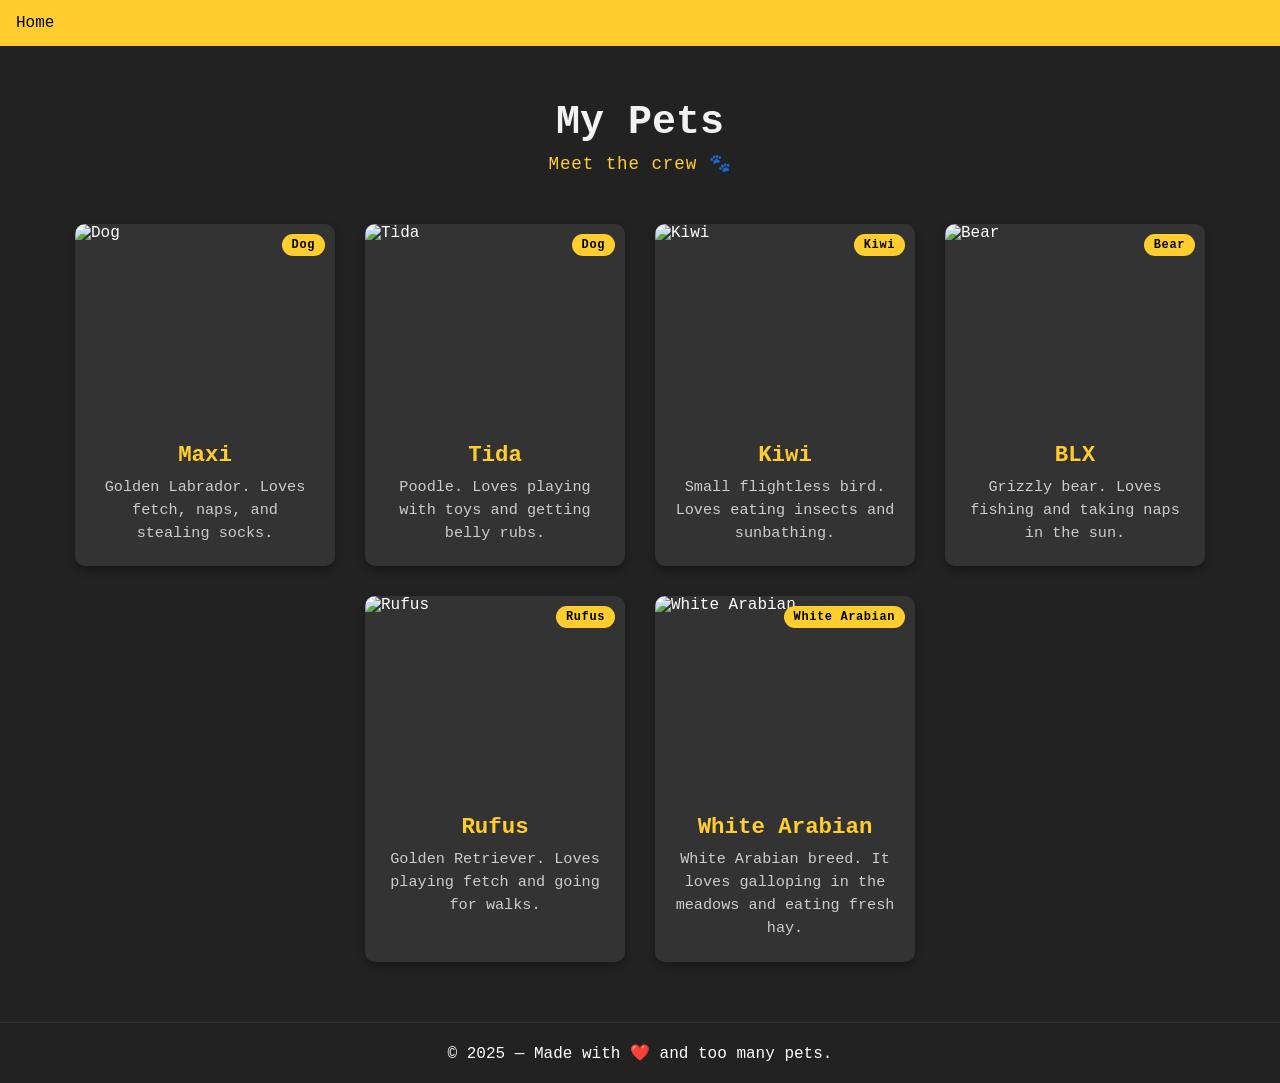
==== pets.html @ 07f94169 "portfile v1" ====
<!DOCTYPE html>
<html lang="en">
<head>
  <meta charset="UTF-8" />
  <meta name="viewport" content="width=device-width, initial-scale=1.0"/>
  <title>Pets</title>
  <link rel="stylesheet" href="pets.css" />
</head>
<body>

  <header>
    <nav>
      <ul>
        <li><a href="index.html">Home</a></li>
      </ul>
    </nav>
  </header>

  <section id="pets">
    <div class="container">
      <h2>My Pets</h2>
      <p class="pets-subtitle">Meet the crew 🐾</p>

      <div class="pets-container">

        <!-- Card 1 -->
        <div class="pet-card">
          <div class="pet-img-wrap">
            <img src="https://upload.wikimedia.org/wikipedia/commons/thumb/2/26/YellowLabradorLooking_new.jpg/1200px-YellowLabradorLooking_new.jpg" alt="Dog" />
            <span class="pet-badge">Dog</span>
          </div>
          <div class="pet-info">
            <h3>Maxi</h3>
            <p>Golden Labrador. Loves fetch, naps, and stealing socks.</p>
          </div>
        </div>

        <!-- Card 2 -->
        <div class="pet-card">
          <div class="pet-img-wrap">
            <img src="https://pet-health-content-media.chewy.com/wp-content/uploads/2024/09/11161906/202105poodle-dog-breed-black.jpg" alt="Tida" />
            <span class="pet-badge">Dog</span>
          </div>
          <div class="pet-info">
            <h3>Tida</h3>
            <p>Poodle. Loves playing with toys and getting belly rubs.</p>
          </div>
        </div>

        <!-- Card 3 -->
        <div class="pet-card">
          <div class="pet-img-wrap">
            <img src="https://upload.wikimedia.org/wikipedia/commons/8/82/TeTuatahianui.jpg" alt="Kiwi" />
            <span class="pet-badge">Kiwi</span>
          </div>
          <div class="pet-info">
            <h3>Kiwi</h3>
            <p>Small flightless bird. Loves eating insects and sunbathing.</p>
          </div>
        </div>

        <!-- Card 4 -->
        <div class="pet-card">
          <div class="pet-img-wrap">
            <img src="https://bearwatchingslovenia.com/wp-content/uploads/brown-bear-slovenia-1.webp" alt="Bear" />
            <span class="pet-badge">Bear</span>
          </div>
          <div class="pet-info">
            <h3>BLX</h3>
            <p>Grizzly bear. Loves fishing and taking naps in the sun.</p>
          </div>
        </div>

        <!-- Card 5 -->
        <div class="pet-card">
          <div class="pet-img-wrap">
            <img src="https://i.pinimg.com/736x/5d/46/33/5d4633416b93d3fc231a5ca79b91b7f3.jpg" alt="Rufus" />
            <span class="pet-badge">Rufus</span>
          </div>
          <div class="pet-info">
            <h3>Rufus</h3>
            <p>Golden Retriever. Loves playing fetch and going for walks.</p>
          </div>
        </div>

        <!-- Card 6 -->
        <div class="pet-card">
          <div class="pet-img-wrap">
            <img src="https://i.redd.it/qn1cnwr1oowa1.jpg" alt="White Arabian" />
            <span class="pet-badge">White Arabian</span>
          </div>
          <div class="pet-info">
            <h3>White Arabian</h3>
            <p>White Arabian breed. It loves galloping in the meadows and eating fresh hay.</p>
          </div>
        </div>

      </div>
    </div>
  </section>

  <footer>
    <p>&copy; 2025 — Made with ❤️ and too many pets.</p>
  </footer>

</body>
</html>
---- pets.css ----
/* ===== BASE ===== */
* {
  padding: 0;
  margin: 0;
  box-sizing: border-box;
}

body {
  font-family: 'Courier New', Courier, monospace;
  background-color: #171717;
  color: #e0e0e0;
}

a {
  text-decoration: none;
  color: inherit;
}

/* ===== NAVBAR ===== */
ul {
  list-style-type: none;
  margin: 0;
  padding: 0;
  overflow: hidden;
  background-color: #ffce2e;
  position: fixed;
  top: 0;
  width: 100%;
  z-index: 100;
}

ul li {
  float: left;
}

ul li a {
  display: block;
  color: black;
  text-align: center;
  padding: 14px 16px;
  text-decoration: none;
}

li a:hover {
  background-color: #FFED96;
  color: black;
  transition: all ease-in 0.2s;
}

/* ===== CONTAINER ===== */
.container {
  max-width: 1200px;
  margin: 0 auto;
  padding: 0 20px;
}

/* ===== PETS SECTION ===== */
#pets {
  background-color: #222;
  color: #F2F2F2;
  padding: 100px 20px 60px; /* top padding compensa el navbar fijo */ 
  min-height: 100vh;
}

#pets h2 {
  text-align: center;
  font-size: 2.5rem;
  margin-bottom: 8px;
}

.pets-subtitle {
  text-align: center;
  font-size: 1.1rem;
  color: #ffce2e;
  margin-bottom: 50px;
  letter-spacing: 0.05em;
}

/* ===== CARDS GRID ===== */
.pets-container {
  display: flex;
  justify-content: center;
  gap: 30px;
  flex-wrap: wrap;
}

/* ===== INDIVIDUAL CARD ===== */
.pet-card {
  background-color: #333;
  color: white;
  width: 260px;
  border-radius: 10px;
  box-shadow: 0 4px 8px rgba(0, 0, 0, 0.3);
  overflow: hidden;
  transition: transform 0.3s ease, box-shadow 0.3s ease;
}

.pet-card:hover {
  transform: translateY(-10px);
  box-shadow: 0 6px 18px rgba(255, 206, 46, 0.35);
}

/* img with badge */
.pet-img-wrap {
  position: relative;
}

.pet-img-wrap img {
  width: 100%;
  height: 200px;
  object-fit: cover;
  display: block;
}

.pet-badge {
  position: absolute;
  top: 10px;
  right: 10px;
  background-color: #ffce2e;
  color: black;
  font-size: 0.75rem;
  font-weight: bold;
  padding: 4px 10px;
  border-radius: 20px;
  letter-spacing: 0.05em;
  font-family: 'Courier New', Courier, monospace;
}

/* Pet info */
.pet-info {
  padding: 18px 20px 22px;
  text-align: center;
}

.pet-info h3 {
  font-size: 1.4rem;
  margin-bottom: 8px;
  color: #ffce2e;
}

.pet-info p {
  font-size: 0.95rem;
  line-height: 1.5;
  color: #ccc;
}

/* ===== FOOTER ===== */
footer {
  background-color: #222;
  color: white;
  text-align: center;
  padding: 20px 0;
  border-top: 1px solid #333;
}
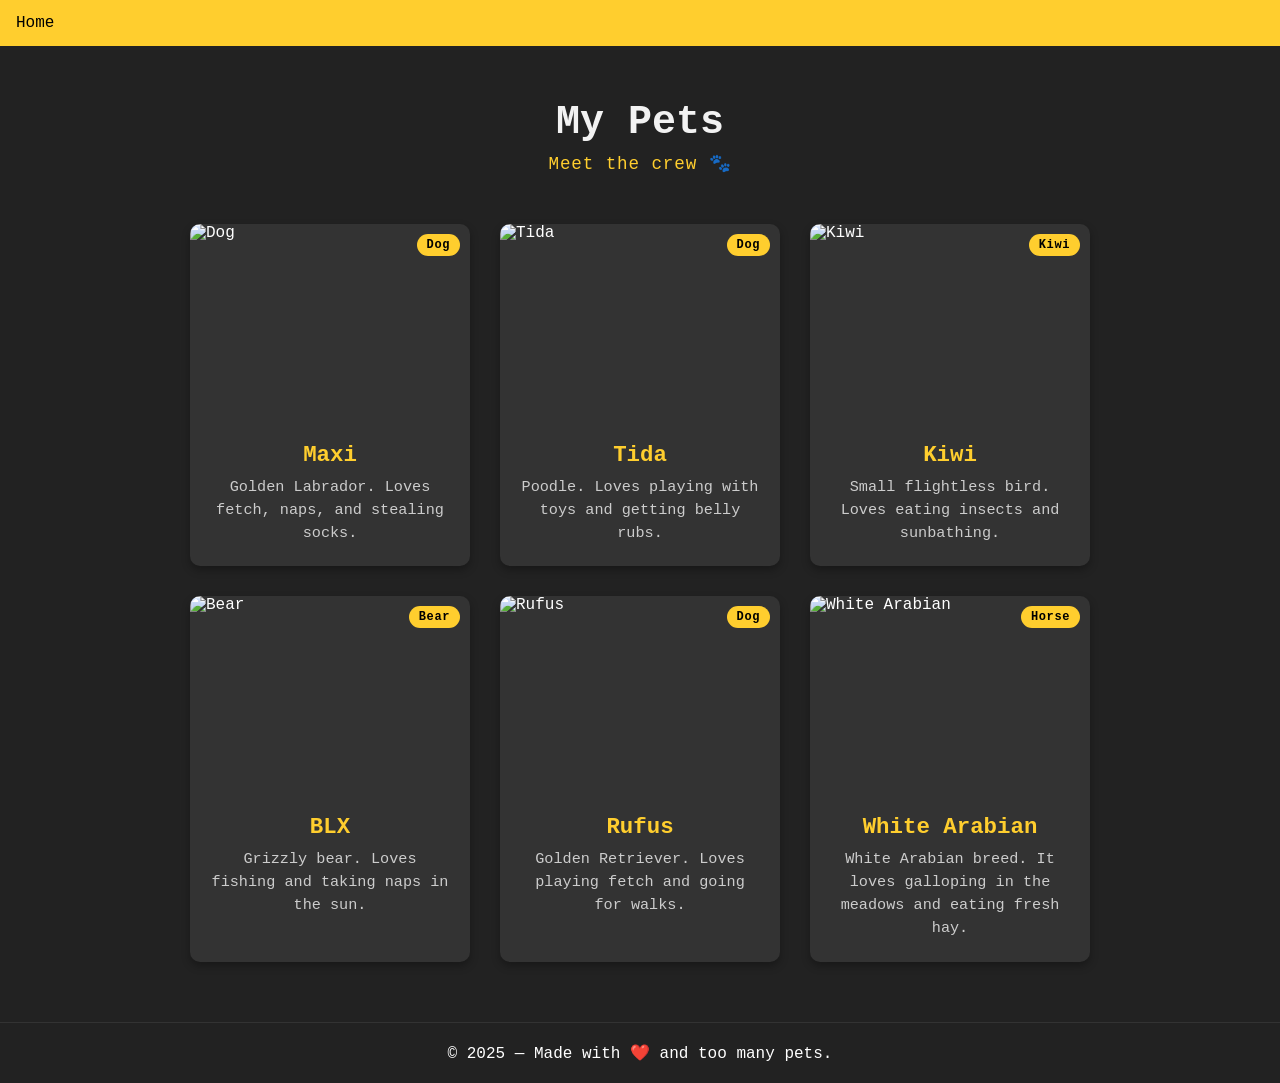
==== commit 7be918a5: "portfile semana 2" ====
--- a/pets.html
+++ b/pets.html
@@ -75,7 +75,7 @@
         <div class="pet-card">
           <div class="pet-img-wrap">
             <img src="https://i.pinimg.com/736x/5d/46/33/5d4633416b93d3fc231a5ca79b91b7f3.jpg" alt="Rufus" />
-            <span class="pet-badge">Rufus</span>
+            <span class="pet-badge">Dog</span>
           </div>
           <div class="pet-info">
             <h3>Rufus</h3>
@@ -87,7 +87,7 @@
         <div class="pet-card">
           <div class="pet-img-wrap">
             <img src="https://i.redd.it/qn1cnwr1oowa1.jpg" alt="White Arabian" />
-            <span class="pet-badge">White Arabian</span>
+            <span class="pet-badge">Horse</span>
           </div>
           <div class="pet-info">
             <h3>White Arabian</h3>
--- a/pets.css
+++ b/pets.css
@@ -1,4 +1,4 @@
-/* ===== BASE ===== */
+/* ===== RESET & BASE ===== */
 * {
   padding: 0;
   margin: 0;
@@ -16,27 +16,36 @@
   color: inherit;
 }
 
-/* ===== NAVBAR ===== */
+/* ===== HEADER & NAV — FLEXBOX ===== */
+header {
+  position: fixed;
+  top: 0;
+  width: 100%;
+  background-color: #ffce2e;
+  z-index: 100;
+}
+
+nav {
+  display: flex;
+  align-items: center;
+  width: 100%;
+}
+
 ul {
+  display: flex;
+  justify-content: flex-start;
+  align-items: center;
   list-style-type: none;
   margin: 0;
   padding: 0;
-  overflow: hidden;
+  width: 100%;
   background-color: #ffce2e;
-  position: fixed;
-  top: 0;
-  width: 100%;
-  z-index: 100;
-}
-
-ul li {
-  float: left;
 }
 
 ul li a {
-  display: block;
+  display: flex;
+  align-items: center;
   color: black;
-  text-align: center;
   padding: 14px 16px;
   text-decoration: none;
 }
@@ -58,7 +67,7 @@
 #pets {
   background-color: #222;
   color: #F2F2F2;
-  padding: 100px 20px 60px; /* top padding compensa el navbar fijo */ 
+  padding: 100px 20px 60px;
   min-height: 100vh;
 }
 
@@ -76,19 +85,20 @@
   letter-spacing: 0.05em;
 }
 
-/* ===== CARDS GRID ===== */
+/* ===== PET GALLERY — FLEXBOX + GRID ===== */
 .pets-container {
-  display: flex;
-  justify-content: center;
+  display: grid;
+  grid-template-columns: repeat(3, 1fr);
   gap: 30px;
+  max-width: 900px;
+  margin: 0 auto;
   flex-wrap: wrap;
 }
 
-/* ===== INDIVIDUAL CARD ===== */
+/* ===== PET CARD ===== */
 .pet-card {
   background-color: #333;
   color: white;
-  width: 260px;
   border-radius: 10px;
   box-shadow: 0 4px 8px rgba(0, 0, 0, 0.3);
   overflow: hidden;
@@ -100,7 +110,7 @@
   box-shadow: 0 6px 18px rgba(255, 206, 46, 0.35);
 }
 
-/* img with badge */
+/* ===== CARD IMAGE ===== */
 .pet-img-wrap {
   position: relative;
 }
@@ -123,10 +133,9 @@
   padding: 4px 10px;
   border-radius: 20px;
   letter-spacing: 0.05em;
-  font-family: 'Courier New', Courier, monospace;
 }
 
-/* Pet info */
+/* ===== CARD INFO ===== */
 .pet-info {
   padding: 18px 20px 22px;
   text-align: center;
@@ -144,6 +153,19 @@
   color: #ccc;
 }
 
+/* ===== RESPONSIVE ===== */
+@media (max-width: 768px) {
+  .pets-container {
+    grid-template-columns: repeat(2, 1fr);
+  }
+}
+
+@media (max-width: 480px) {
+  .pets-container {
+    grid-template-columns: 1fr;
+  }
+}
+
 /* ===== FOOTER ===== */
 footer {
   background-color: #222;
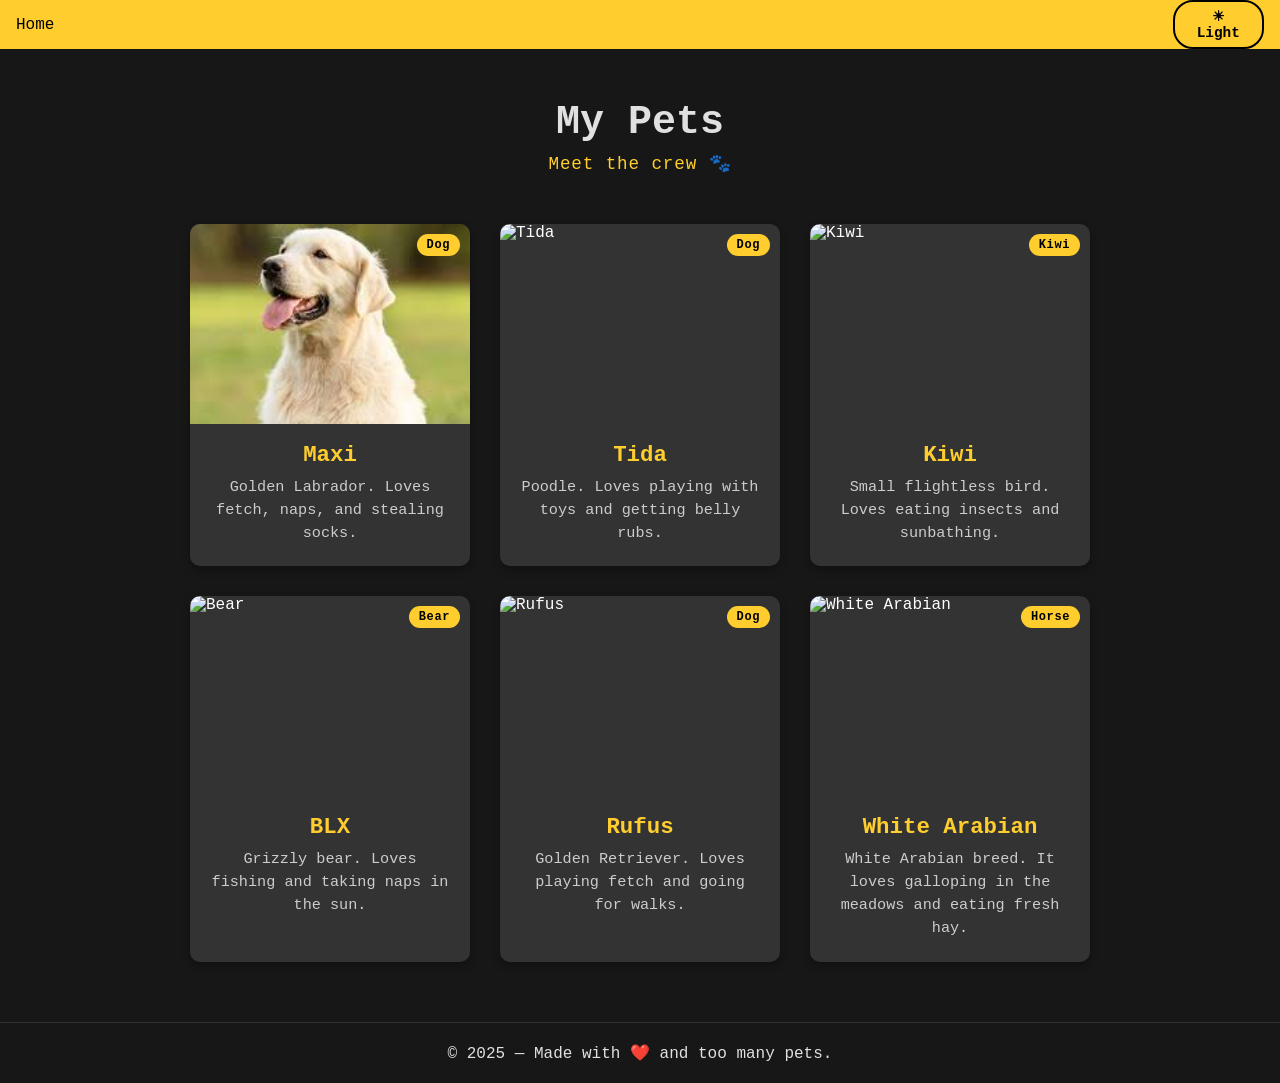
==== commit 4e3ae6ed: "light mode added" ====
--- a/pets.html
+++ b/pets.html
@@ -13,6 +13,18 @@
       <ul>
         <li><a href="index.html">Home</a></li>
       </ul>
+      <button id="theme-toggle" onclick="toggleTheme()" style="
+          margin-left: auto;
+          margin-right: 16px;
+          background: none;
+          border: 2px solid black;
+          border-radius: 20px;
+          padding: 6px 14px;
+          cursor: pointer;
+          font-family: 'Courier New', monospace;
+          font-size: 0.9rem;
+          font-weight: bold;">☀ Light
+        </button>
     </nav>
   </header>
 
@@ -26,7 +38,7 @@
         <!-- Card 1 -->
         <div class="pet-card">
           <div class="pet-img-wrap">
-            <img src="https://upload.wikimedia.org/wikipedia/commons/thumb/2/26/YellowLabradorLooking_new.jpg/1200px-YellowLabradorLooking_new.jpg" alt="Dog" />
+            <img src="[data-uri]" alt="Dog" />
             <span class="pet-badge">Dog</span>
           </div>
           <div class="pet-info">
@@ -103,5 +115,6 @@
     <p>&copy; 2025 — Made with ❤️ and too many pets.</p>
   </footer>
 
+  <script src="script.js"></script>
 </body>
 </html>
--- a/pets.css
+++ b/pets.css
@@ -7,8 +7,9 @@
 
 body {
   font-family: 'Courier New', Courier, monospace;
-  background-color: #171717;
-  color: #e0e0e0;
+  background-color: var(--bg-1);
+  color: var(--text);
+  transition: background-color 0.3s ease, color 0.3s ease;
 }
 
 a {
@@ -65,8 +66,8 @@
 
 /* ===== PETS SECTION ===== */
 #pets {
-  background-color: #222;
-  color: #F2F2F2;
+  background-color: var(--bg-2);
+  color: var(--text);
   padding: 100px 20px 60px;
   min-height: 100vh;
 }
@@ -168,9 +169,22 @@
 
 /* ===== FOOTER ===== */
 footer {
-  background-color: #222;
-  color: white;
+  background-color: var(--bg-2);
+  color: var(--text);
   text-align: center;
   padding: 20px 0;
   border-top: 1px solid #333;
-}+}
+
+:root {
+  --bg: #171717;
+  --text: #e0e0e0;
+}
+
+[data-theme="light"] {
+  --bg: #f5f5f5;
+  --text: #111111;
+}
+
+#pets   { background-color: var(--bg); }
+footer  { background-color: var(--bg); }
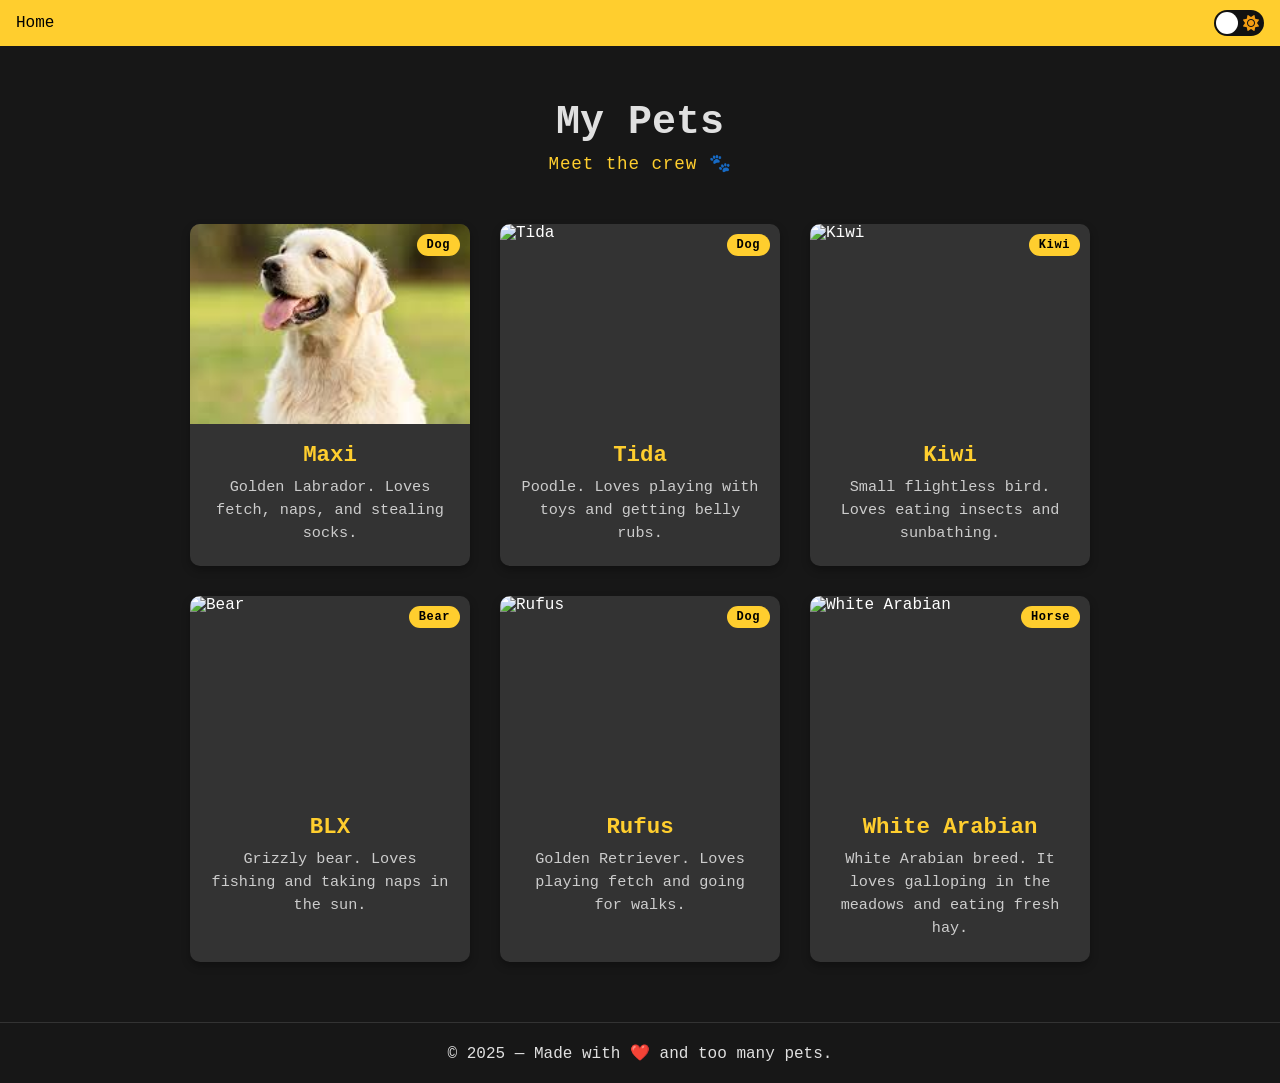
==== commit b94d1b14: "button light mode" ====
--- a/pets.html
+++ b/pets.html
@@ -5,6 +5,7 @@
   <meta name="viewport" content="width=device-width, initial-scale=1.0"/>
   <title>Pets</title>
   <link rel="stylesheet" href="pets.css" />
+  <link rel="stylesheet" href="https://cdnjs.cloudflare.com/ajax/libs/font-awesome/6.5.0/css/all.min.css">
 </head>
 <body>
 
@@ -13,18 +14,14 @@
       <ul>
         <li><a href="index.html">Home</a></li>
       </ul>
-      <button id="theme-toggle" onclick="toggleTheme()" style="
-          margin-left: auto;
-          margin-right: 16px;
-          background: none;
-          border: 2px solid black;
-          border-radius: 20px;
-          padding: 6px 14px;
-          cursor: pointer;
-          font-family: 'Courier New', monospace;
-          font-size: 0.9rem;
-          font-weight: bold;">☀ Light
-        </button>
+        <div class="toggle-wrapper">
+          <input type="checkbox" class="checkbox" id="checkbox">
+          <label for="checkbox" class="checkbox-label">
+            <i class="fas fa-moon"></i>
+            <i class="fas fa-sun"></i>
+            <span class="ball"></span>
+          </label>
+        </div>
     </nav>
   </header>
 
--- a/pets.css
+++ b/pets.css
@@ -188,3 +188,48 @@
 
 #pets   { background-color: var(--bg); }
 footer  { background-color: var(--bg); }
+
+
+/* ===== DARK/LIGHT TOGGLE ===== */
+.toggle-wrapper {
+  margin-left: auto;
+  margin-right: 16px;
+  display: flex;
+  align-items: center;
+}
+
+.checkbox {
+  opacity: 0;
+  position: absolute;
+}
+
+.checkbox-label {
+  background-color: #111;
+  width: 50px;
+  height: 26px;
+  border-radius: 50px;
+  position: relative;
+  padding: 5px;
+  cursor: pointer;
+  display: flex;
+  justify-content: space-between;
+  align-items: center;
+}
+
+.fa-moon { color: #f1c40f; }
+.fa-sun  { color: #f39c12; }
+
+.checkbox-label .ball {
+  background-color: #fff;
+  width: 22px;
+  height: 22px;
+  position: absolute;
+  left: 2px;
+  top: 2px;
+  border-radius: 50%;
+  transition: transform 0.2s linear;
+}
+
+.checkbox:checked + .checkbox-label .ball {
+  transform: translateX(24px);
+}
